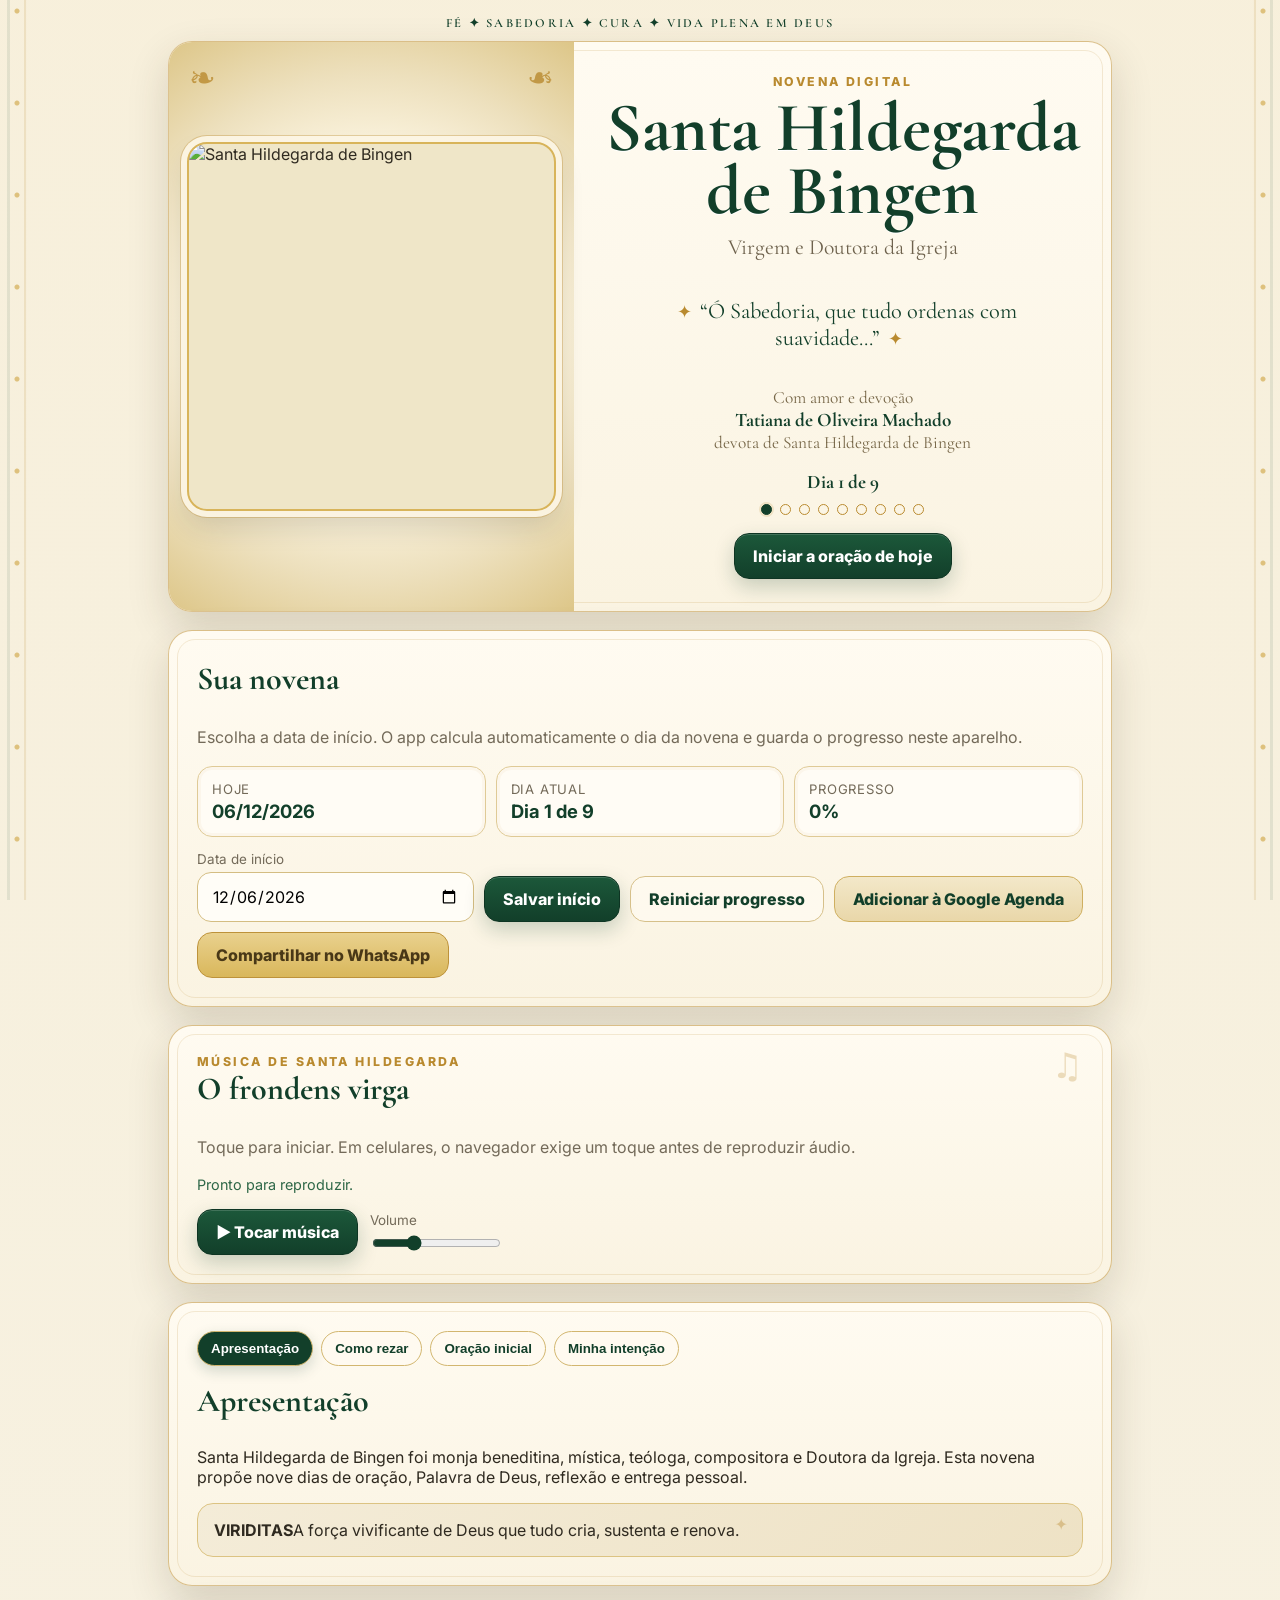
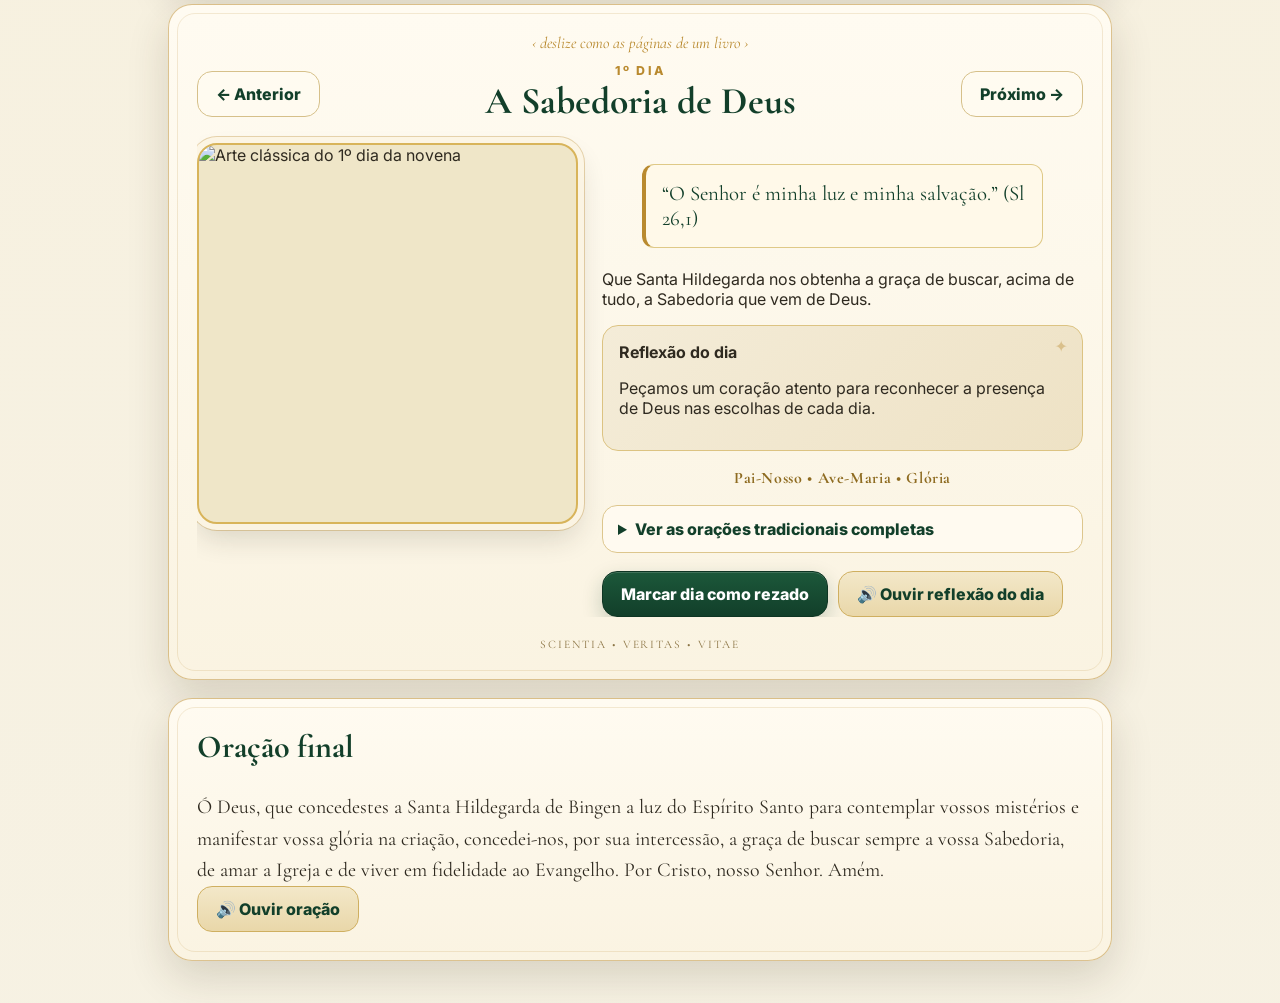
==== index.html @ 619ba8a9 "Definir ícone oficial da Novena de Santa Hildegarda" ====
<!doctype html><html lang="pt-BR"><head>
<meta charset="utf-8"><meta name="viewport" content="width=device-width,initial-scale=1,viewport-fit=cover">
<meta name="theme-color" content="#173f2b"><title>Novena a Santa Hildegarda</title>
<link rel="manifest" href="./manifest.webmanifest"><link rel="icon" href="./assets/icons/hildegarda-official.png" type="image/png"><link rel="apple-touch-icon" href="./assets/icons/hildegarda-official.png"><link rel="mask-icon" href="./icon.svg" color="#173f2b">
<link rel="preconnect" href="https://fonts.googleapis.com"><link rel="preconnect" href="https://fonts.gstatic.com" crossorigin>
<link href="https://fonts.googleapis.com/css2?family=Cormorant+Garamond:wght@500;600;700&family=Inter:wght@400;600;700&display=swap" rel="stylesheet">
<link rel="stylesheet" href="./styles.css"></head><body>
<header class="hero shell"><div class="hero-card">
<div class="hero-media"><img class="classic classic-hero" src="./assets/img/hero.jpg" alt="Santa Hildegarda de Bingen" decoding="async" fetchpriority="high"></div>
<div class="hero-copy"><div class="eyebrow">NOVENA DIGITAL</div><h1>Santa Hildegarda de Bingen</h1>
<p class="subtitle">Virgem e Doutora da Igreja</p><blockquote>“Ó Sabedoria, que tudo ordenas com suavidade...”</blockquote>
<p class="dedication">Com amor e devoção<br><strong>Tatiana de Oliveira Machado</strong><br><span>devota de Santa Hildegarda de Bingen</span></p>
<div class="progress-label" id="progressLabel">Dia 1 de 9</div><div class="dots" id="dots"></div>
<button class="btn primary" id="todayBtn">Iniciar a oração de hoje</button>
<button class="btn secondary hidden" id="installBtn">Instalar no celular</button></div></div></header>

<main class="shell">
<section class="panel"><h2>Sua novena</h2><p class="muted">Escolha a data de início. O app calcula automaticamente o dia da novena e guarda o progresso neste aparelho.</p>
<div class="metrics"><div class="metric"><span>Hoje</span><strong id="todayLabel">—</strong></div><div class="metric"><span>Dia atual</span><strong id="currentDayLabel">Dia 1 de 9</strong></div><div class="metric"><span>Progresso</span><strong id="percentLabel">0%</strong></div></div>
<div class="control-grid"><label><span>Data de início</span><input type="date" id="startDate"></label>
<button class="btn primary" id="saveStart">Salvar início</button><button class="btn ghost" id="resetProgress">Reiniciar progresso</button>
<button class="btn secondary" id="calendarBtn">Adicionar à Google Agenda</button><button class="btn gold" id="shareBtn">Compartilhar no WhatsApp</button></div></section>

<section class="panel audio-panel"><div><div class="eyebrow">MÚSICA DE SANTA HILDEGARDA</div><h2>O frondens virga</h2>
<p class="muted">Toque para iniciar. Em celulares, o navegador exige um toque antes de reproduzir áudio.</p><div id="audioStatus" class="status">Pronto para reproduzir.</div></div>
<div class="audio-controls"><button class="btn primary" id="musicBtn">▶ Tocar música</button>
<label class="volume"><span>Volume</span><input type="range" id="volume" min="0" max="1" step=".05" value=".32"></label></div>
<audio id="music" preload="metadata" loop playsinline>
<source src="https://upload.wikimedia.org/wikipedia/commons/transcoded/a/ad/O_frondens_2.ogg/O_frondens_2.ogg.mp3" type="audio/mpeg">
<source src="https://upload.wikimedia.org/wikipedia/commons/a/ad/O_frondens_2.ogg" type="audio/ogg"></audio></section>

<section class="panel"><div class="tabs">
<button class="tab active" data-tab="presentation">Apresentação</button><button class="tab" data-tab="howto">Como rezar</button>
<button class="tab" data-tab="initial">Oração inicial</button><button class="tab" data-tab="intention">Minha intenção</button>
</div>
<div class="tabcontent active" id="presentation"><h2>Apresentação</h2><p>Santa Hildegarda de Bingen foi monja beneditina, mística, teóloga, compositora e Doutora da Igreja. Esta novena propõe nove dias de oração, Palavra de Deus, reflexão e entrega pessoal.</p><div class="viriditas"><strong>VIRIDITAS</strong><span>A força vivificante de Deus que tudo cria, sustenta e renova.</span></div></div>
<div class="tabcontent" id="howto"><h2>Como rezar</h2><ol><li>Faça o sinal da Cruz.</li><li>Leia a Palavra e o tema do dia.</li><li>Medite e apresente sua intenção.</li><li>Reze Pai-Nosso, Ave-Maria e Glória.</li><li>Conclua com a oração final.</li></ol></div>
<div class="tabcontent" id="initial"><h2>Oração inicial</h2><div class="prayer" id="initialText">Ó Santa Hildegarda de Bingen, virgem e Doutora da Igreja, mulher de profunda fé e de ardente amor a Deus, que ouvistes a voz do Senhor na oração e contemplastes os mistérios da criação e da salvação, ensinai-me a buscar a Verdade com humildade e a amar a Deus sobre todas as coisas. Intercedei por mim junto ao Senhor, para que eu receba as graças de que mais necessito, cresça na sabedoria, na paz, na saúde do corpo e da alma, e no serviço generoso à Igreja e aos irmãos. Amém.</div><button class="btn secondary speak" data-target="initialText">🔊 Ouvir oração</button></div>
<div class="tabcontent" id="intention"><h2>Minha intenção</h2><textarea id="intentionText" rows="5" placeholder="Escreva aqui sua intenção..."></textarea><button class="btn primary" id="saveIntention">Guardar intenção</button><p class="status" id="intentionStatus"></p></div></section>

<section class="panel book-panel" id="dayPanel"><div class="book-hint">‹ deslize como as páginas de um livro ›</div>
<div class="day-header"><button class="btn ghost" id="prevDay">← Anterior</button><div><div class="eyebrow" id="dayNo">1º DIA</div><h2 id="dayTitle">A Sabedoria de Deus</h2></div><button class="btn ghost" id="nextDay">Próximo →</button></div>
<div class="book-stage" id="bookStage"><div class="book-page" id="bookPage"><div class="day-layout">
<img id="dayArt" class="classic day-art" src="./assets/img/day1.jpg" alt="Arte clássica do 1º dia da novena" decoding="async"><div class="day-copy"><blockquote id="verse"></blockquote><p id="meditation"></p>
<div class="reflection"><strong>Reflexão do dia</strong><p id="reflection"></p></div>
<div class="traditional">Pai-Nosso • Ave-Maria • Glória</div>
<details class="traditional-prayers"><summary>Ver as orações tradicionais completas</summary><div id="traditionalPrayerText" class="prayer"><h3>Pai-Nosso</h3><p>Pai nosso que estais nos céus, santificado seja o vosso nome; venha a nós o vosso reino; seja feita a vossa vontade, assim na terra como no céu. O pão nosso de cada dia nos dai hoje; perdoai-nos as nossas ofensas, assim como nós perdoamos a quem nos tem ofendido; e não nos deixeis cair em tentação, mas livrai-nos do mal. Amém.</p><h3>Ave-Maria</h3><p>Ave Maria, cheia de graça, o Senhor é convosco; bendita sois vós entre as mulheres e bendito é o fruto do vosso ventre, Jesus. Santa Maria, Mãe de Deus, rogai por nós, pecadores, agora e na hora de nossa morte. Amém.</p><h3>Glória</h3><p>Glória ao Pai, ao Filho e ao Espírito Santo. Como era no princípio, agora e sempre. Amém.</p></div><button class="btn secondary" id="speakTraditional">🔊 Ouvir as orações completas</button></details>
<div class="day-actions"><button class="btn primary" id="doneBtn">Marcar dia como rezado</button><button class="btn secondary" id="speakDay">🔊 Ouvir reflexão do dia</button></div></div></div></div></div></section>

<section class="panel"><h2>Oração final</h2><div class="prayer" id="finalText">Ó Deus, que concedestes a Santa Hildegarda de Bingen a luz do Espírito Santo para contemplar vossos mistérios e manifestar vossa glória na criação, concedei-nos, por sua intercessão, a graça de buscar sempre a vossa Sabedoria, de amar a Igreja e de viver em fidelidade ao Evangelho. Por Cristo, nosso Senhor. Amém.</div><button class="btn secondary speak" data-target="finalText">🔊 Ouvir oração</button></section>
</main><script src="./app.js"></script></body></html>
---- styles.css ----
:root{--green:#123f2a;--green2:#2f6848;--green3:#456e52;--gold:#b98a2f;--gold2:#d8b45a;--cream:#f3ead2;--paper:#fffaf0;--sand:#eadbb8;--ink:#2f2a20;--muted:#736a59;--line:#d7be7a;--shadow:0 16px 42px rgba(54,42,20,.16)}*{box-sizing:border-box}html{scroll-behavior:smooth}body{margin:0;color:var(--ink);font-family:Inter,system-ui,sans-serif;background:linear-gradient(rgba(247,239,218,.96),rgba(246,241,226,.97)),repeating-linear-gradient(0deg,rgba(137,102,42,.028) 0 1px,transparent 1px 4px);min-height:100vh}body:before,body:after{content:"";position:fixed;top:0;bottom:0;width:34px;z-index:-1;opacity:.7;background:radial-gradient(circle at 50% 12%,#d3ad55 0 2px,transparent 3px),linear-gradient(90deg,transparent 20%,rgba(20,70,43,.13) 21% 28%,transparent 29% 70%,rgba(185,138,47,.22) 71% 77%,transparent 78%);background-size:34px 92px,34px 100%}body:before{left:0}body:after{right:0;transform:scaleX(-1)}.shell{max-width:980px;margin:auto;padding-left:18px;padding-right:18px}.hero{padding-top:16px}.hero:before{content:"FÉ  ✦  SABEDORIA  ✦  CURA  ✦  VIDA PLENA EM DEUS";display:block;text-align:center;color:var(--green);font:600 .78rem/1.2 'Cormorant Garamond',Georgia,serif;letter-spacing:.18em;margin:0 0 10px}.hero-card,.panel{background:linear-gradient(180deg,rgba(255,251,241,.98),rgba(250,243,225,.98));border:1px solid rgba(185,138,47,.5);box-shadow:var(--shadow);border-radius:24px;position:relative}.hero-card:before,.panel:before{content:"";position:absolute;inset:8px;border:1px solid rgba(185,138,47,.17);border-radius:18px;pointer-events:none}.hero-card{display:grid;grid-template-columns:minmax(300px,43%) 1fr;overflow:hidden}.hero-media{background:radial-gradient(circle at center,#fff9e8 0 44%,#ede0bd 72%,#ddc688 100%);padding:18px;display:flex;align-items:center;position:relative}.hero-media:before,.hero-media:after{content:"❧";position:absolute;color:var(--gold);font-size:2rem;opacity:.8;top:16px}.hero-media:before{left:20px}.hero-media:after{right:20px;transform:scaleX(-1)}.hero-copy{padding:32px 30px;align-self:center;text-align:center}.eyebrow{font-size:.77rem;letter-spacing:.2em;font-weight:800;color:var(--gold);text-transform:uppercase}h1,h2,h3,blockquote{font-family:'Cormorant Garamond',Georgia,serif;color:var(--green)}h1{font-size:clamp(2.6rem,6vw,4.35rem);line-height:.91;margin:8px 0 7px;text-shadow:0 1px 0 #fff}h2{font-size:2rem;margin-top:0}.subtitle{font-family:'Cormorant Garamond',serif;font-size:1.35rem;color:#6e624d;margin-top:10px}.hero-copy blockquote{font-size:1.4rem;max-width:580px;margin:20px auto;border-left:0;padding:16px 14px;position:relative}.hero-copy blockquote:before,.hero-copy blockquote:after{content:"✦";color:var(--gold);padding:0 8px;font-size:.8em}.dedication{text-align:center;color:#776748;font-family:'Cormorant Garamond',serif;font-size:1.08rem}.dedication strong{color:var(--green);font-size:1.2rem}.classic{display:block;width:100%;height:auto;aspect-ratio:1/1;object-fit:cover;background:#efe6c8;image-rendering:auto}.classic-hero,.day-art{border-radius:20px;border:2px solid var(--gold2);box-shadow:0 0 0 6px rgba(255,250,235,.9),0 0 0 7px rgba(185,138,47,.35),0 14px 28px rgba(45,36,19,.16)}.progress-label{text-align:center;font-weight:800;color:var(--green);font-family:'Cormorant Garamond',serif;font-size:1.2rem}.dots{display:flex;gap:8px;justify-content:center;margin:10px 0 18px}.dot{width:11px;height:11px;border-radius:50%;border:1.8px solid var(--gold)}.dot.done,.dot.active{background:var(--green);border-color:var(--green);box-shadow:0 0 0 2px rgba(185,138,47,.18)}main{display:grid;gap:18px;padding-top:18px;padding-bottom:42px}.panel{padding:28px}.muted{color:var(--muted);line-height:1.58}.metrics{display:grid;grid-template-columns:repeat(3,1fr);gap:10px;margin:14px 0}.metric{padding:14px;border:1px solid #dfca96;border-radius:15px;background:rgba(255,253,247,.86);box-shadow:inset 0 0 0 3px rgba(185,138,47,.05)}.metric span{display:block;color:var(--muted);font-size:.82rem;text-transform:uppercase;letter-spacing:.06em}.metric strong{display:block;color:var(--green);font-size:1.15rem;margin-top:3px}.control-grid{display:flex;gap:10px;align-items:end;flex-wrap:wrap}.control-grid label{flex:1;min-width:180px}.control-grid label span,.volume span{display:block;color:var(--muted);font-size:.84rem;margin-bottom:5px}input[type=date],textarea{width:100%;padding:13px 14px;border:1px solid #d4bd82;border-radius:14px;background:#fffdf7;font:inherit;outline:none}input[type=date]:focus,textarea:focus{border-color:var(--gold);box-shadow:0 0 0 3px rgba(185,138,47,.12)}.btn{border-radius:15px;padding:12px 18px;font:inherit;font-weight:800;cursor:pointer;transition:.18s ease;border:1px solid transparent}.btn:active{transform:translateY(1px)}.primary{background:linear-gradient(180deg,#1c583a,#123f2a);color:#fff;border-color:#0e3523;box-shadow:0 8px 20px rgba(18,63,42,.22),inset 0 1px rgba(255,255,255,.16)}.secondary{background:linear-gradient(#f3e8c9,#e9d7a9);color:var(--green);border-color:#cfaf60}.gold{background:linear-gradient(#e9d18e,#d9b75b);color:#493817;border-color:#bd923a}.ghost{background:rgba(255,251,241,.7);color:var(--green);border-color:#d6c08a}.hidden{display:none}.audio-panel{display:flex;justify-content:space-between;gap:16px;align-items:center;flex-wrap:wrap}.audio-panel:after{content:"♫";position:absolute;right:28px;top:18px;color:rgba(185,138,47,.28);font-size:2.2rem}.audio-controls{display:flex;gap:12px;align-items:end;flex-wrap:wrap}.status{font-size:.9rem;color:var(--green2)}.volume input{accent-color:var(--green)}.tabs{display:flex;gap:8px;flex-wrap:wrap;margin-bottom:15px}.tab{border:1px solid #d2b66f;background:#fffaf0;color:var(--green);border-radius:999px;padding:9px 13px;font-weight:800}.tab.active{background:var(--green);color:#fff;box-shadow:0 5px 14px rgba(18,63,42,.18)}.tabcontent{display:none}.tabcontent.active{display:block}.prayer{font-family:'Cormorant Garamond',serif;font-size:1.24rem;line-height:1.58}.viriditas,.reflection{background:linear-gradient(135deg,#f4ecd8,#eee2c5);border:1px solid #dcc382;border-radius:16px;padding:16px;position:relative}.viriditas:before,.reflection:before{content:"✦";position:absolute;right:14px;top:10px;color:rgba(185,138,47,.4)}.book-panel{overflow:hidden}.book-panel:after{content:"SCIENTIA  •  VERITAS  •  VITAE";display:block;text-align:center;color:#8b7444;font-family:'Cormorant Garamond',serif;letter-spacing:.17em;font-size:.72rem;margin-top:20px}.book-hint{text-align:center;color:var(--gold);font-family:'Cormorant Garamond',serif;font-style:italic;margin-bottom:10px}.day-header{display:grid;grid-template-columns:auto 1fr auto;gap:12px;align-items:center;text-align:center}.day-header h2{font-size:2.35rem;line-height:1;margin:5px}.book-stage{overflow:hidden;touch-action:pan-y;border-radius:22px;perspective:1100px}.book-page{transition:transform .28s ease,opacity .22s ease}.book-page.turn-left{transform:translateX(-22%) rotateY(-7deg);opacity:.18}.book-page.turn-right{transform:translateX(22%) rotateY(7deg);opacity:.18}.day-layout{display:grid;grid-template-columns:minmax(280px,43%) 1fr;gap:24px;margin-top:18px;align-items:start}.day-copy blockquote{background:#fff9e9;border:1px solid #dfc987;border-left:4px solid var(--gold);border-radius:12px;padding:16px;font-size:1.3rem}.traditional{color:#8e6b20;font-weight:800;margin:17px 0;text-align:center;font-family:'Cormorant Garamond',serif;letter-spacing:.04em}.traditional-prayers{margin:8px 0 18px;border:1px solid #ddc68d;border-radius:15px;background:#fffaf0;overflow:hidden}.traditional-prayers summary{padding:13px 15px;font-weight:800;color:var(--green);cursor:pointer}.traditional-prayers .prayer{padding:0 16px 10px}.traditional-prayers>.btn{margin:0 15px 15px}.day-actions{display:flex;gap:10px;flex-wrap:wrap}@media(max-width:720px){body:before,body:after{width:14px;background-size:14px 70px,14px 100%}.shell{padding-left:14px;padding-right:14px}.hero:before{font-size:.64rem;letter-spacing:.11em}.hero-card,.day-layout{grid-template-columns:1fr}.hero-media{padding:15px 15px 10px}.hero-copy{padding:22px 20px 26px}.hero-copy h1{font-size:3rem}.hero-copy blockquote{font-size:1.25rem;padding:8px 0}.panel{padding:22px 18px}.metrics{grid-template-columns:1fr}.control-grid>*{width:100%}.audio-panel{align-items:flex-start}.day-header{grid-template-columns:1fr 1fr}.day-header>div{grid-column:1/-1;grid-row:1}.day-header #prevDay{grid-column:1}.day-header #nextDay{grid-column:2}.day-header h2{font-size:2rem}.book-page{background:linear-gradient(#fffdf7,#fbf5e6);border:1px solid rgba(185,138,47,.36);border-radius:20px;padding:10px}.day-layout{gap:18px}.day-copy blockquote{font-size:1.18rem}.classic-hero,.day-art{border-radius:18px}}
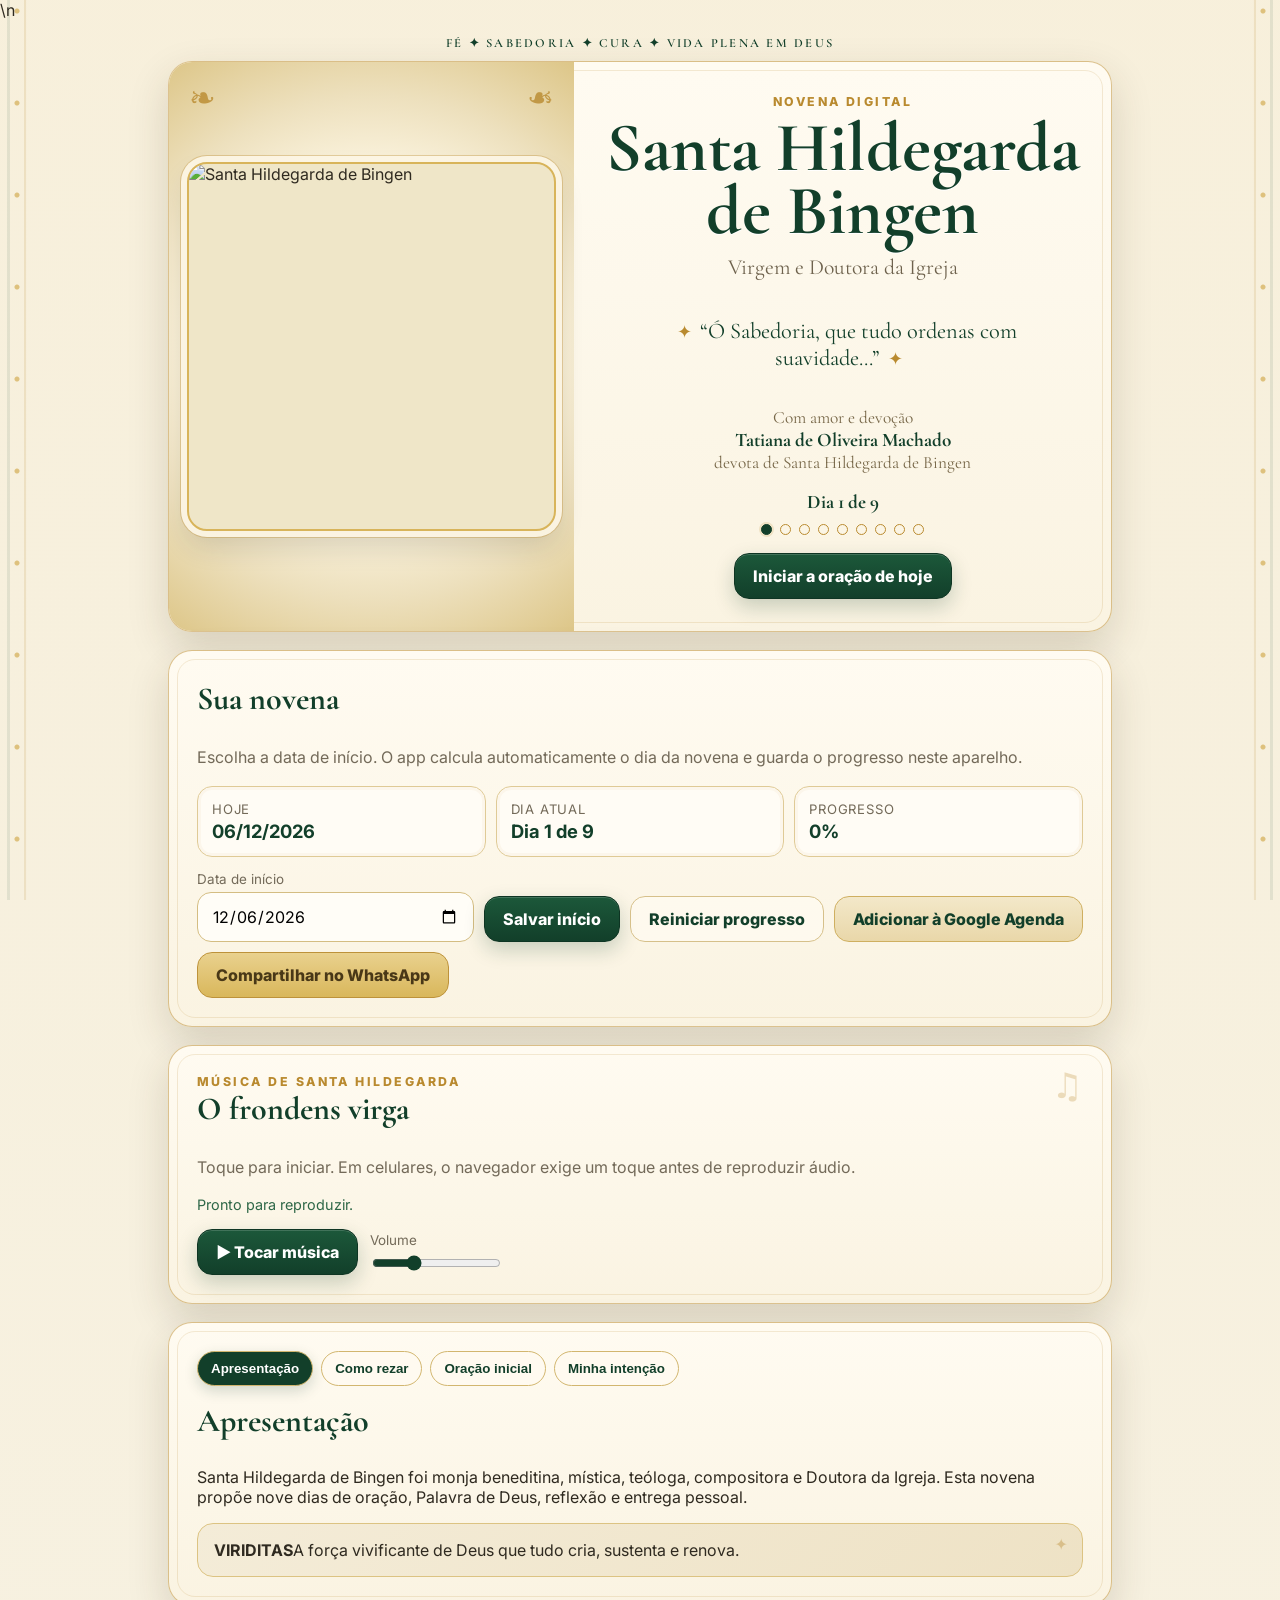
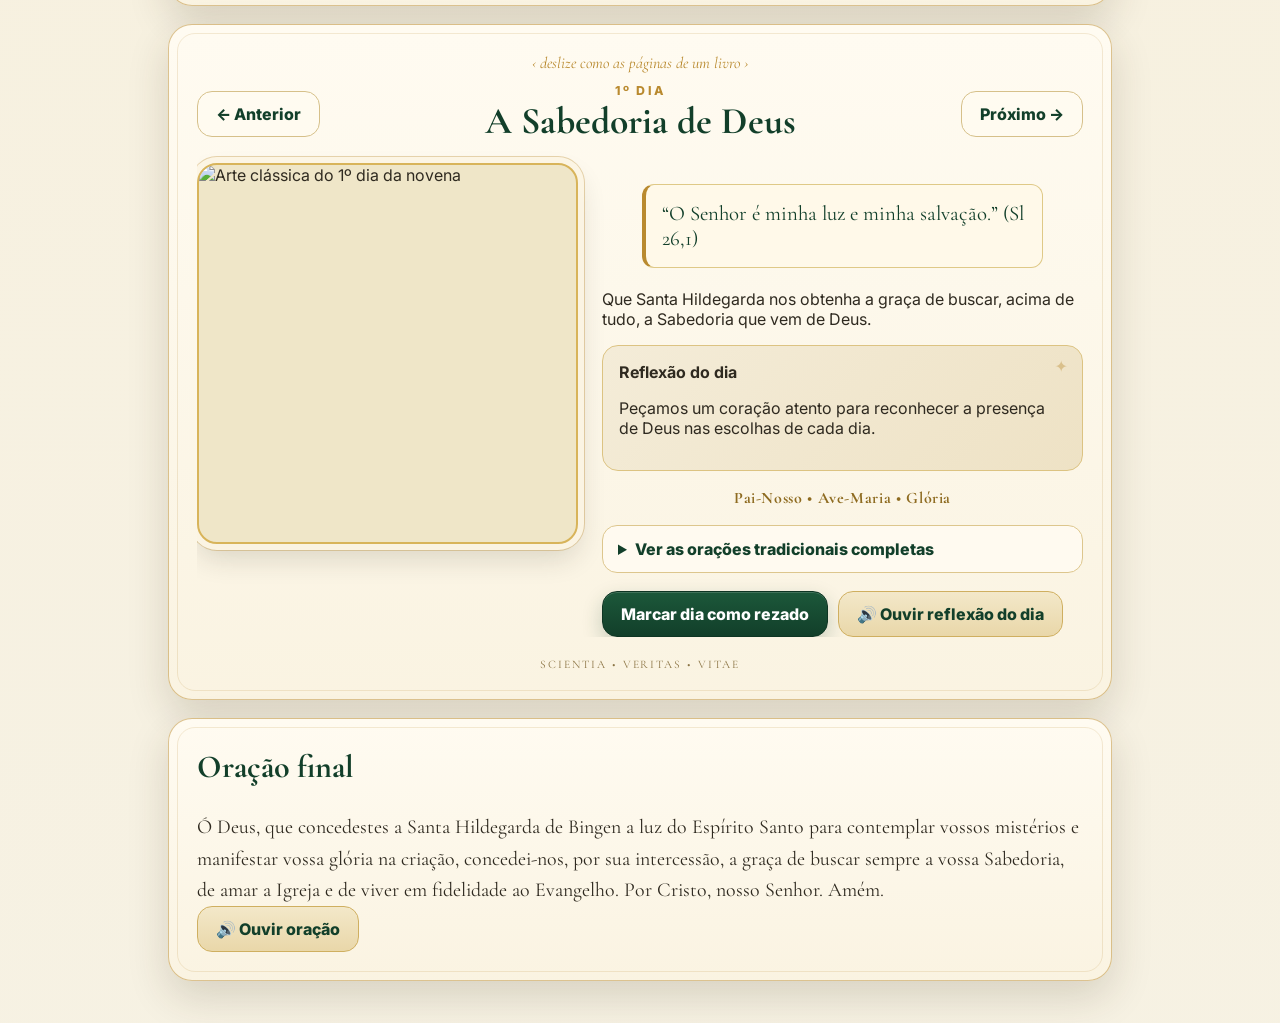
==== commit 8f6898f7: "Criar card clicável do WhatsApp para a Novena" ====
--- a/index.html
+++ b/index.html
@@ -1,7 +1,21 @@
 <!doctype html><html lang="pt-BR"><head>
 <meta charset="utf-8"><meta name="viewport" content="width=device-width,initial-scale=1,viewport-fit=cover">
-<meta name="theme-color" content="#173f2b"><title>Novena a Santa Hildegarda</title>
-<link rel="manifest" href="./manifest.webmanifest"><link rel="icon" href="./assets/icons/hildegarda-official.png" type="image/png"><link rel="apple-touch-icon" href="./assets/icons/hildegarda-official.png"><link rel="mask-icon" href="./icon.svg" color="#173f2b">
+<meta name="theme-color" content="#173f2b"><title>Novena a Santa Hildegarda</title>\n<meta name="description" content="Novena Digital de Santa Hildegarda de Bingen — 9 dias de oração, reflexão, intenção e música.">
+<meta property="og:type" content="website">
+<meta property="og:site_name" content="Novena Digital de Santa Hildegarda">
+<meta property="og:title" content="Novena Digital de Santa Hildegarda de Bingen">
+<meta property="og:description" content="9 dias de oração, reflexão, intenção e música, em um pequeno livro devocional digital.">
+<meta property="og:url" content="https://joaofaustinojr.github.io/Faustino/">
+<meta property="og:image" content="https://joaofaustinojr.github.io/Faustino/share-card.png?v=15">
+<meta property="og:image:secure_url" content="https://joaofaustinojr.github.io/Faustino/share-card.png?v=15">
+<meta property="og:image:type" content="image/png">
+<meta property="og:image:width" content="1200">
+<meta property="og:image:height" content="630">
+<meta name="twitter:card" content="summary_large_image">
+<meta name="twitter:title" content="Novena Digital de Santa Hildegarda de Bingen">
+<meta name="twitter:description" content="9 dias de oração, reflexão, intenção e música.">
+<meta name="twitter:image" content="https://joaofaustinojr.github.io/Faustino/share-card.png?v=15">
+<link rel="manifest" href="./manifest.webmanifest"><link rel="icon" href="./icon.svg?v=14" type="image/svg+xml"><link rel="apple-touch-icon" href="./assets/icons/hildegarda-official.png?v=14"><link rel="mask-icon" href="./icon.svg?v=14" color="#173f2b">
 <link rel="preconnect" href="https://fonts.googleapis.com"><link rel="preconnect" href="https://fonts.gstatic.com" crossorigin>
 <link href="https://fonts.googleapis.com/css2?family=Cormorant+Garamond:wght@500;600;700&family=Inter:wght@400;600;700&display=swap" rel="stylesheet">
 <link rel="stylesheet" href="./styles.css"></head><body>
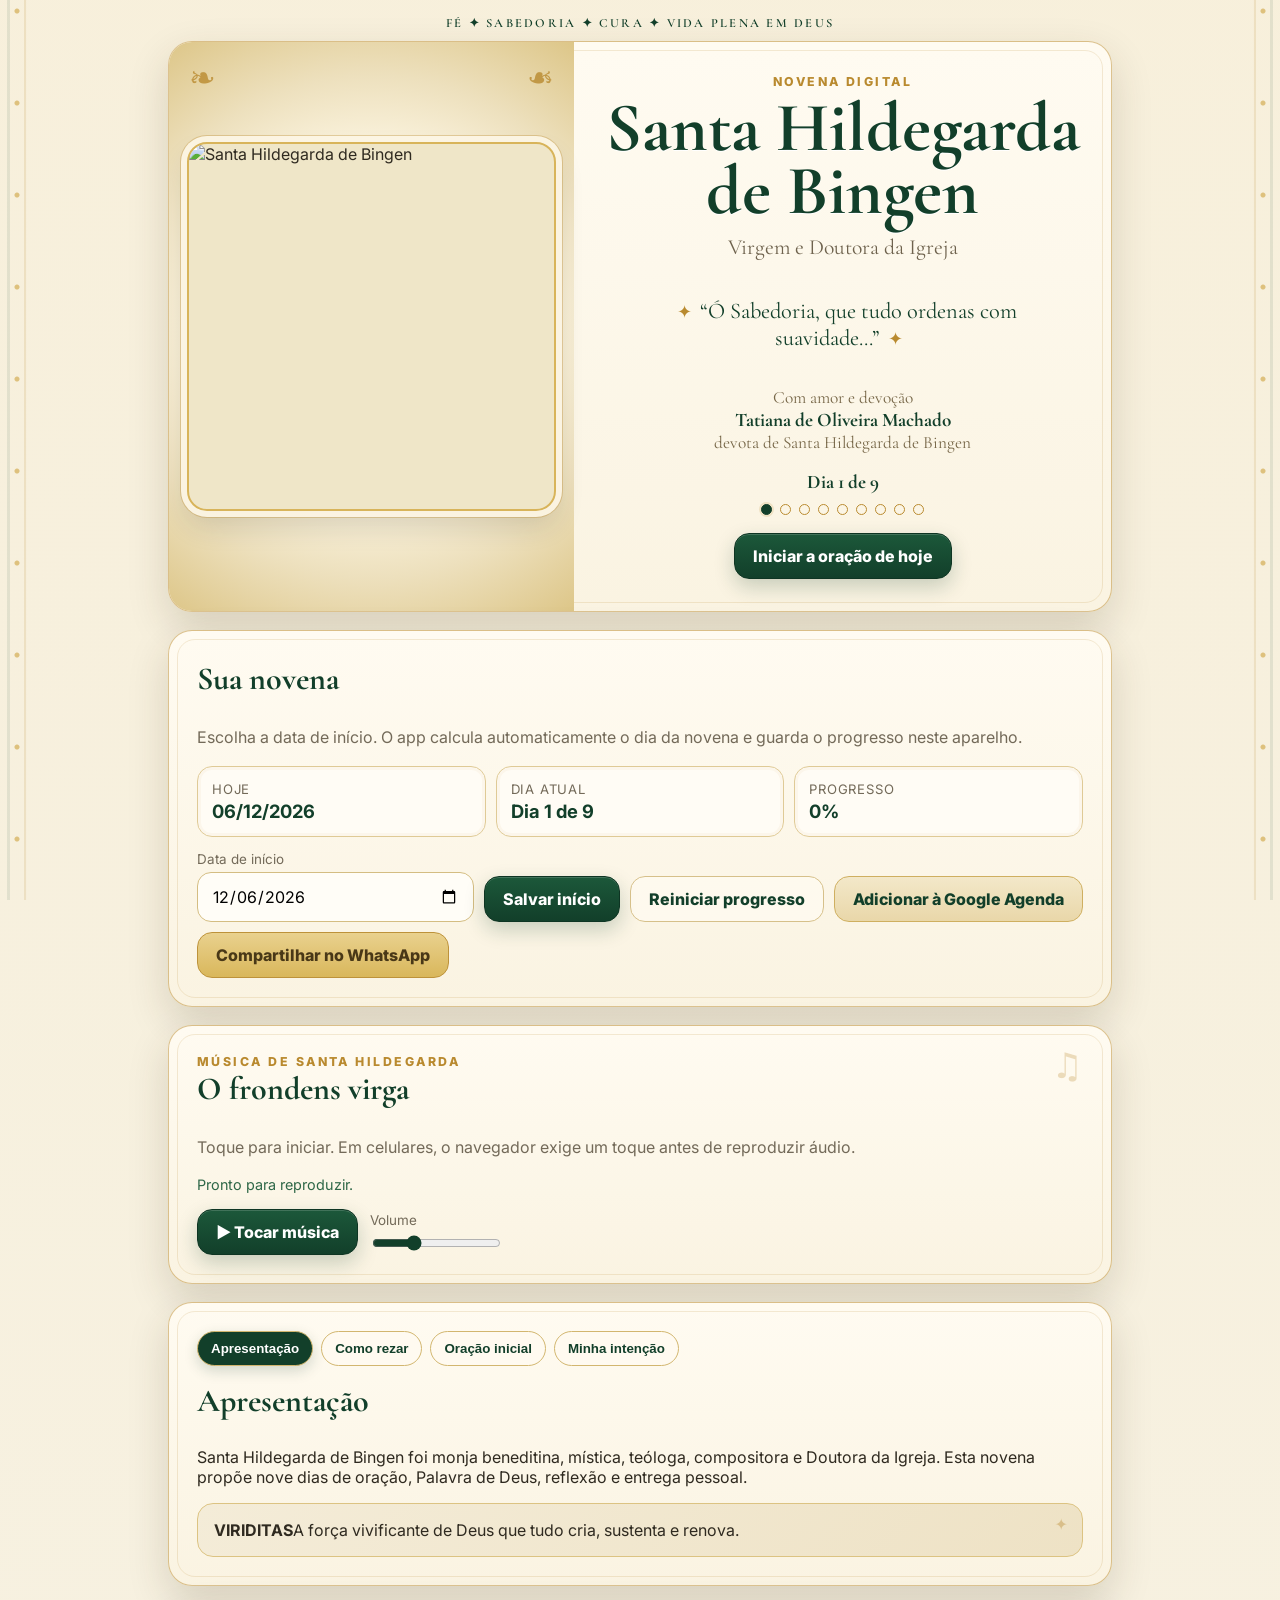
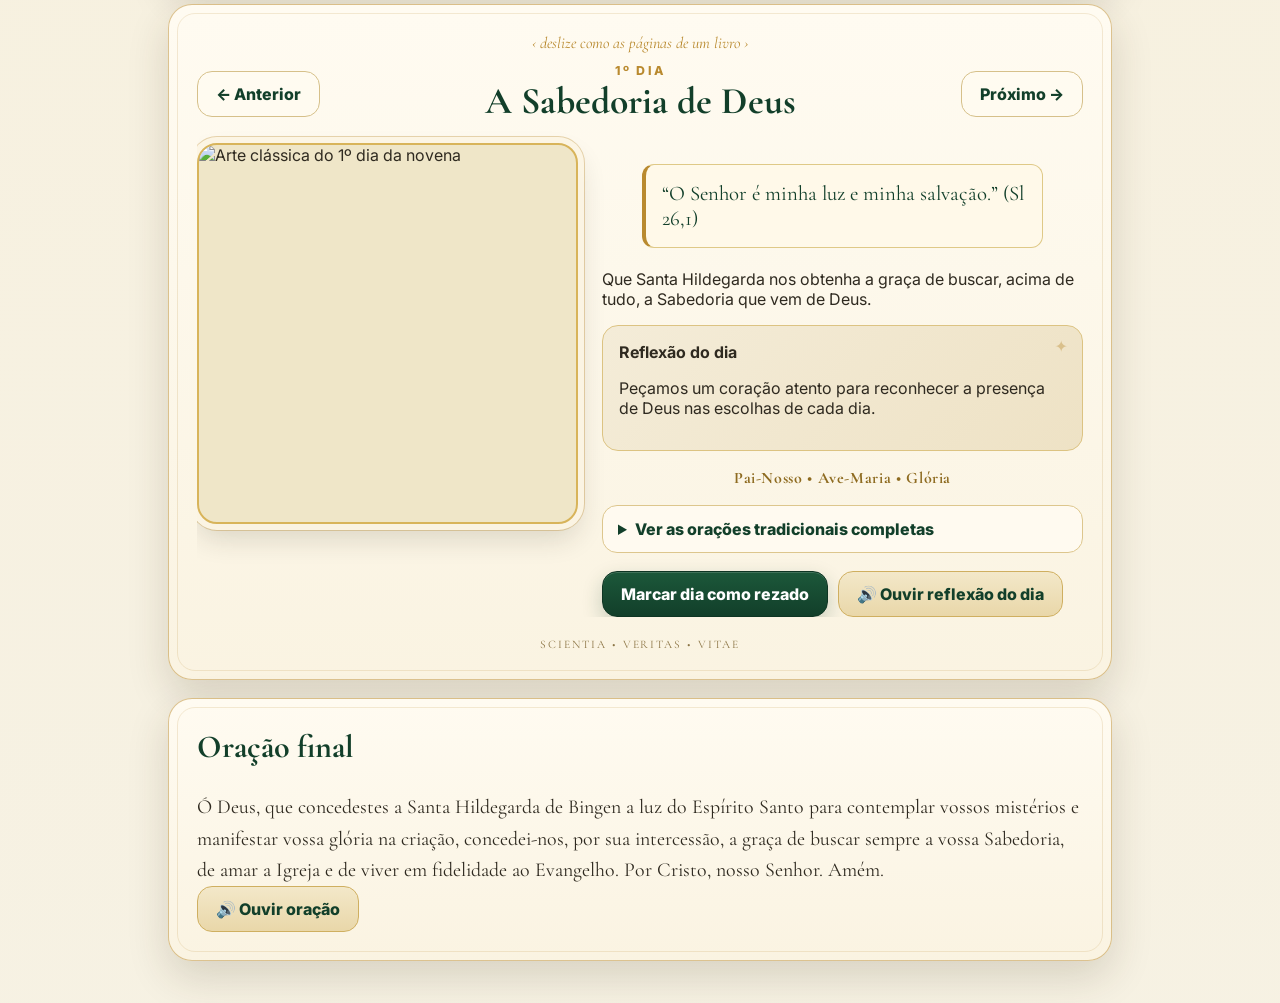
==== commit af0d3b56: "Corrigir prévia do WhatsApp com página dedicada" ====
--- a/index.html
+++ b/index.html
@@ -1,20 +1,20 @@
 <!doctype html><html lang="pt-BR"><head>
 <meta charset="utf-8"><meta name="viewport" content="width=device-width,initial-scale=1,viewport-fit=cover">
-<meta name="theme-color" content="#173f2b"><title>Novena a Santa Hildegarda</title>\n<meta name="description" content="Novena Digital de Santa Hildegarda de Bingen — 9 dias de oração, reflexão, intenção e música.">
+<meta name="theme-color" content="#173f2b"><title>Novena a Santa Hildegarda</title>
+<meta name="description" content="Novena Digital de Santa Hildegarda de Bingen — 9 dias de oração, reflexão, intenção e música.">
 <meta property="og:type" content="website">
 <meta property="og:site_name" content="Novena Digital de Santa Hildegarda">
 <meta property="og:title" content="Novena Digital de Santa Hildegarda de Bingen">
 <meta property="og:description" content="9 dias de oração, reflexão, intenção e música, em um pequeno livro devocional digital.">
-<meta property="og:url" content="https://joaofaustinojr.github.io/Faustino/">
-<meta property="og:image" content="https://joaofaustinojr.github.io/Faustino/share-card.png?v=15">
-<meta property="og:image:secure_url" content="https://joaofaustinojr.github.io/Faustino/share-card.png?v=15">
+<meta property="og:image" content="https://joaofaustinojr.github.io/Faustino/share-card.png?v=16">
+<meta property="og:image:secure_url" content="https://joaofaustinojr.github.io/Faustino/share-card.png?v=16">
 <meta property="og:image:type" content="image/png">
 <meta property="og:image:width" content="1200">
 <meta property="og:image:height" content="630">
 <meta name="twitter:card" content="summary_large_image">
 <meta name="twitter:title" content="Novena Digital de Santa Hildegarda de Bingen">
 <meta name="twitter:description" content="9 dias de oração, reflexão, intenção e música.">
-<meta name="twitter:image" content="https://joaofaustinojr.github.io/Faustino/share-card.png?v=15">
+<meta name="twitter:image" content="https://joaofaustinojr.github.io/Faustino/share-card.png?v=16">
 <link rel="manifest" href="./manifest.webmanifest"><link rel="icon" href="./icon.svg?v=14" type="image/svg+xml"><link rel="apple-touch-icon" href="./assets/icons/hildegarda-official.png?v=14"><link rel="mask-icon" href="./icon.svg?v=14" color="#173f2b">
 <link rel="preconnect" href="https://fonts.googleapis.com"><link rel="preconnect" href="https://fonts.gstatic.com" crossorigin>
 <link href="https://fonts.googleapis.com/css2?family=Cormorant+Garamond:wght@500;600;700&family=Inter:wght@400;600;700&display=swap" rel="stylesheet">
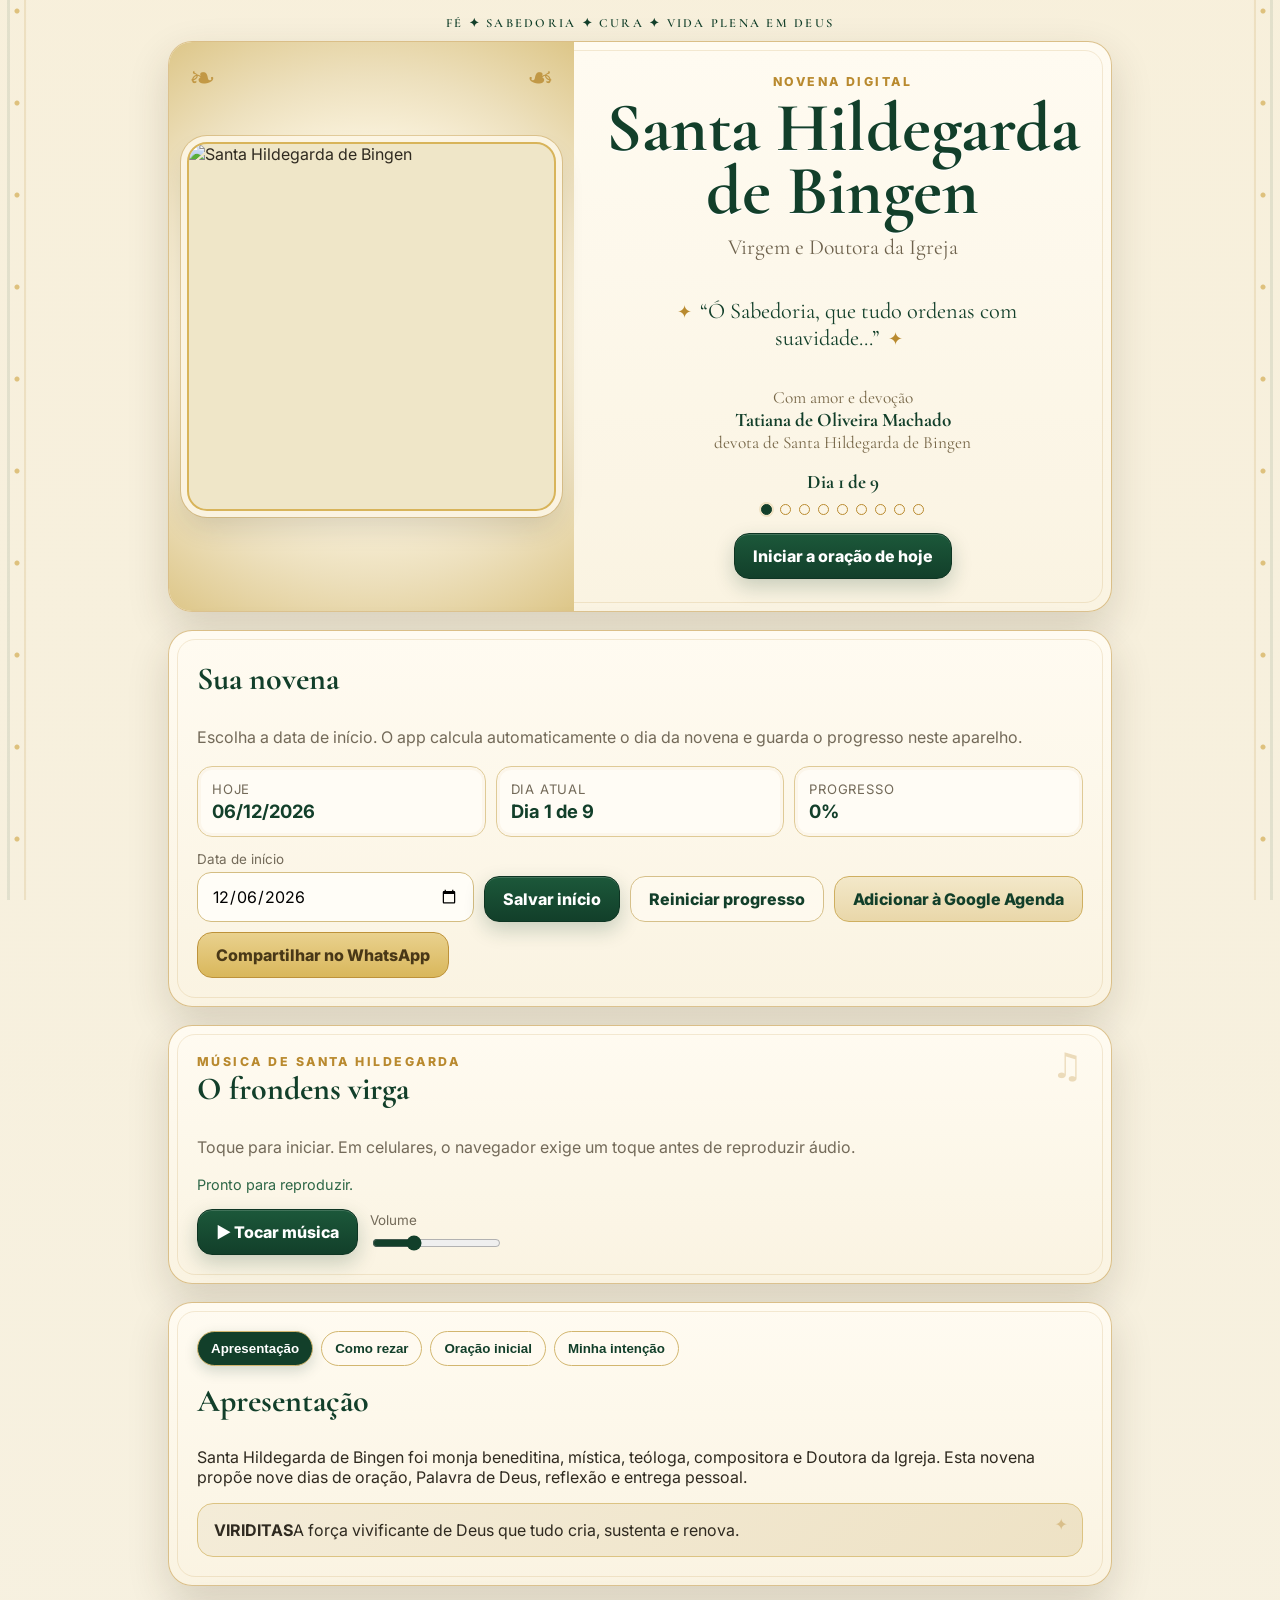
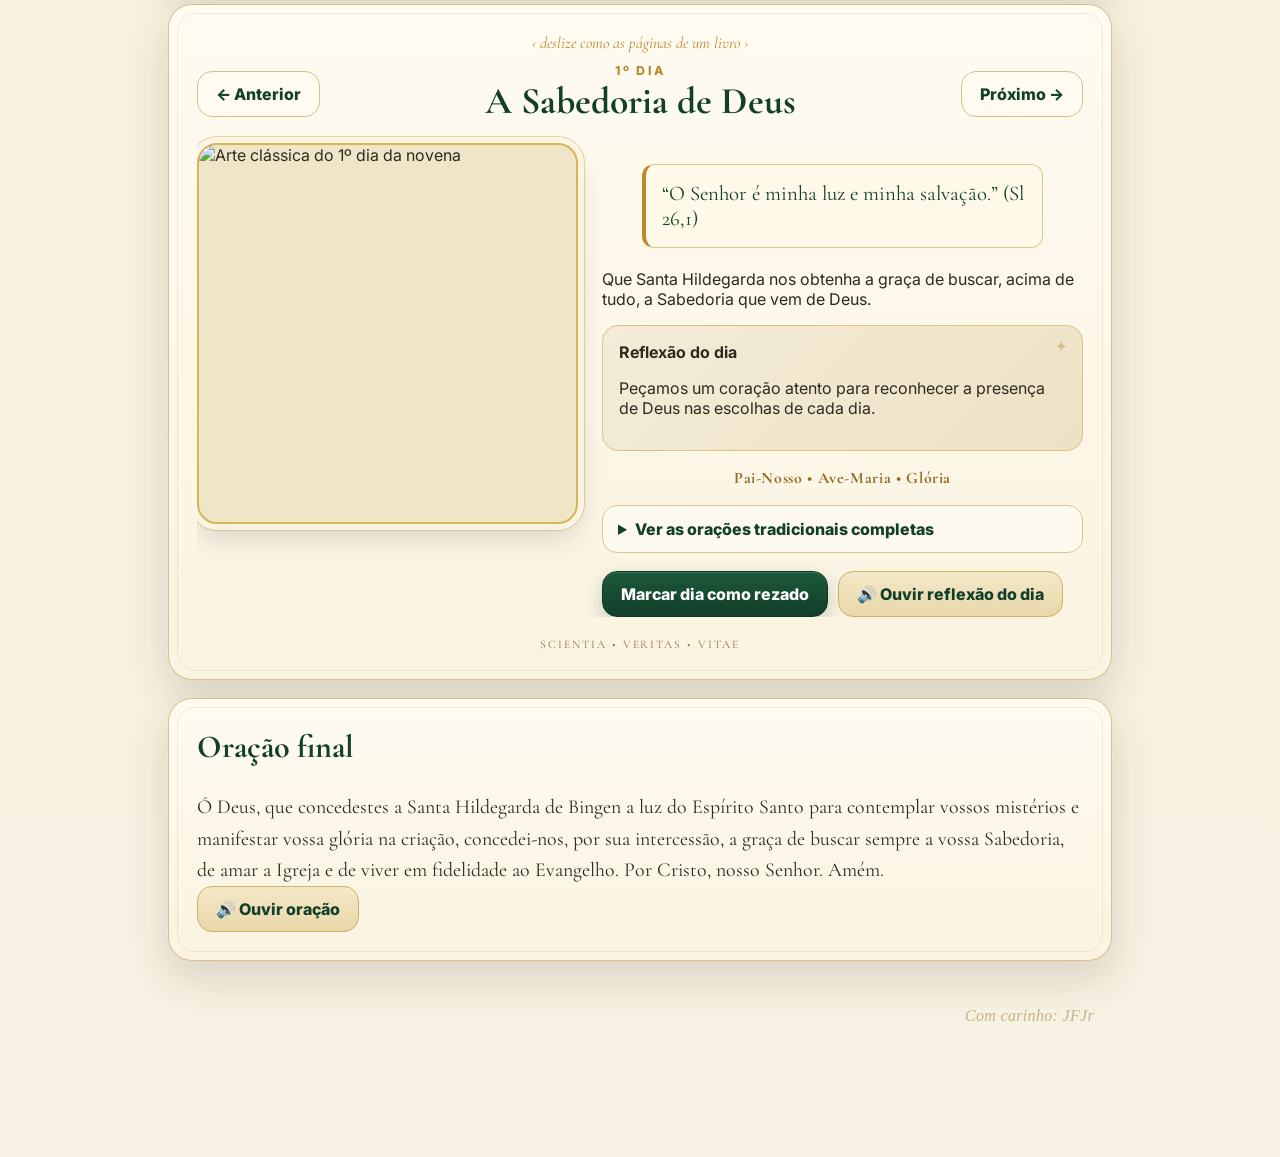
==== commit 50800c1e: "Padroniza assinatura discreta Com carinho: JFJr" ====
--- a/index.html
+++ b/index.html
@@ -1,4 +1,12 @@
 <!doctype html><html lang="pt-BR"><head>
+<!-- Google tag (gtag.js) -->
+<script async src="https://www.googletagmanager.com/gtag/js?id=G-KXDY9J9N3V"></script>
+<script>
+  window.dataLayer = window.dataLayer || [];
+  function gtag(){dataLayer.push(arguments);}
+  gtag('js', new Date());
+  gtag('config', 'G-KXDY9J9N3V');
+</script>
 <meta charset="utf-8"><meta name="viewport" content="width=device-width,initial-scale=1,viewport-fit=cover">
 <meta name="theme-color" content="#173f2b"><title>Novena a Santa Hildegarda</title>
 <meta name="description" content="Novena Digital de Santa Hildegarda de Bingen — 9 dias de oração, reflexão, intenção e música.">
@@ -6,16 +14,16 @@
 <meta property="og:site_name" content="Novena Digital de Santa Hildegarda">
 <meta property="og:title" content="Novena Digital de Santa Hildegarda de Bingen">
 <meta property="og:description" content="9 dias de oração, reflexão, intenção e música, em um pequeno livro devocional digital.">
-<meta property="og:image" content="https://joaofaustinojr.github.io/Faustino/share-card.png?v=16">
-<meta property="og:image:secure_url" content="https://joaofaustinojr.github.io/Faustino/share-card.png?v=16">
+<meta property="og:image" content="https://joaofaustinojr.github.io/Faustino/share-card.png?v=17">
+<meta property="og:image:secure_url" content="https://joaofaustinojr.github.io/Faustino/share-card.png?v=17">
 <meta property="og:image:type" content="image/png">
 <meta property="og:image:width" content="1200">
 <meta property="og:image:height" content="630">
 <meta name="twitter:card" content="summary_large_image">
 <meta name="twitter:title" content="Novena Digital de Santa Hildegarda de Bingen">
 <meta name="twitter:description" content="9 dias de oração, reflexão, intenção e música.">
-<meta name="twitter:image" content="https://joaofaustinojr.github.io/Faustino/share-card.png?v=16">
-<link rel="manifest" href="./manifest.webmanifest"><link rel="icon" href="./icon.svg?v=14" type="image/svg+xml"><link rel="apple-touch-icon" href="./assets/icons/hildegarda-official.png?v=14"><link rel="mask-icon" href="./icon.svg?v=14" color="#173f2b">
+<meta name="twitter:image" content="https://joaofaustinojr.github.io/Faustino/share-card.png?v=17">
+<link rel="manifest" href="./manifest.webmanifest?v=15"><link rel="icon" href="./icon.svg?v=15" type="image/svg+xml"><link rel="apple-touch-icon" href="./icon.svg?v=15"><link rel="mask-icon" href="./icon.svg?v=15" color="#173f2b">
 <link rel="preconnect" href="https://fonts.googleapis.com"><link rel="preconnect" href="https://fonts.gstatic.com" crossorigin>
 <link href="https://fonts.googleapis.com/css2?family=Cormorant+Garamond:wght@500;600;700&family=Inter:wght@400;600;700&display=swap" rel="stylesheet">
 <link rel="stylesheet" href="./styles.css"></head><body>
@@ -62,4 +70,4 @@
 <div class="day-actions"><button class="btn primary" id="doneBtn">Marcar dia como rezado</button><button class="btn secondary" id="speakDay">🔊 Ouvir reflexão do dia</button></div></div></div></div></div></section>
 
 <section class="panel"><h2>Oração final</h2><div class="prayer" id="finalText">Ó Deus, que concedestes a Santa Hildegarda de Bingen a luz do Espírito Santo para contemplar vossos mistérios e manifestar vossa glória na criação, concedei-nos, por sua intercessão, a graça de buscar sempre a vossa Sabedoria, de amar a Igreja e de viver em fidelidade ao Evangelho. Por Cristo, nosso Senhor. Amém.</div><button class="btn secondary speak" data-target="finalText">🔊 Ouvir oração</button></section>
-</main><script src="./app.js"></script></body></html>+<div class="jf-signature" aria-label="Assinatura do autor" style="margin:28px 18px 90px;text-align:right;font-family:Georgia,'Times New Roman',serif;font-style:italic;font-size:1rem;font-weight:400;letter-spacing:.02em;color:#b79a63;opacity:.72">Com carinho: <span>JFJr</span></div></main><script src="./app.js"></script></body></html>
